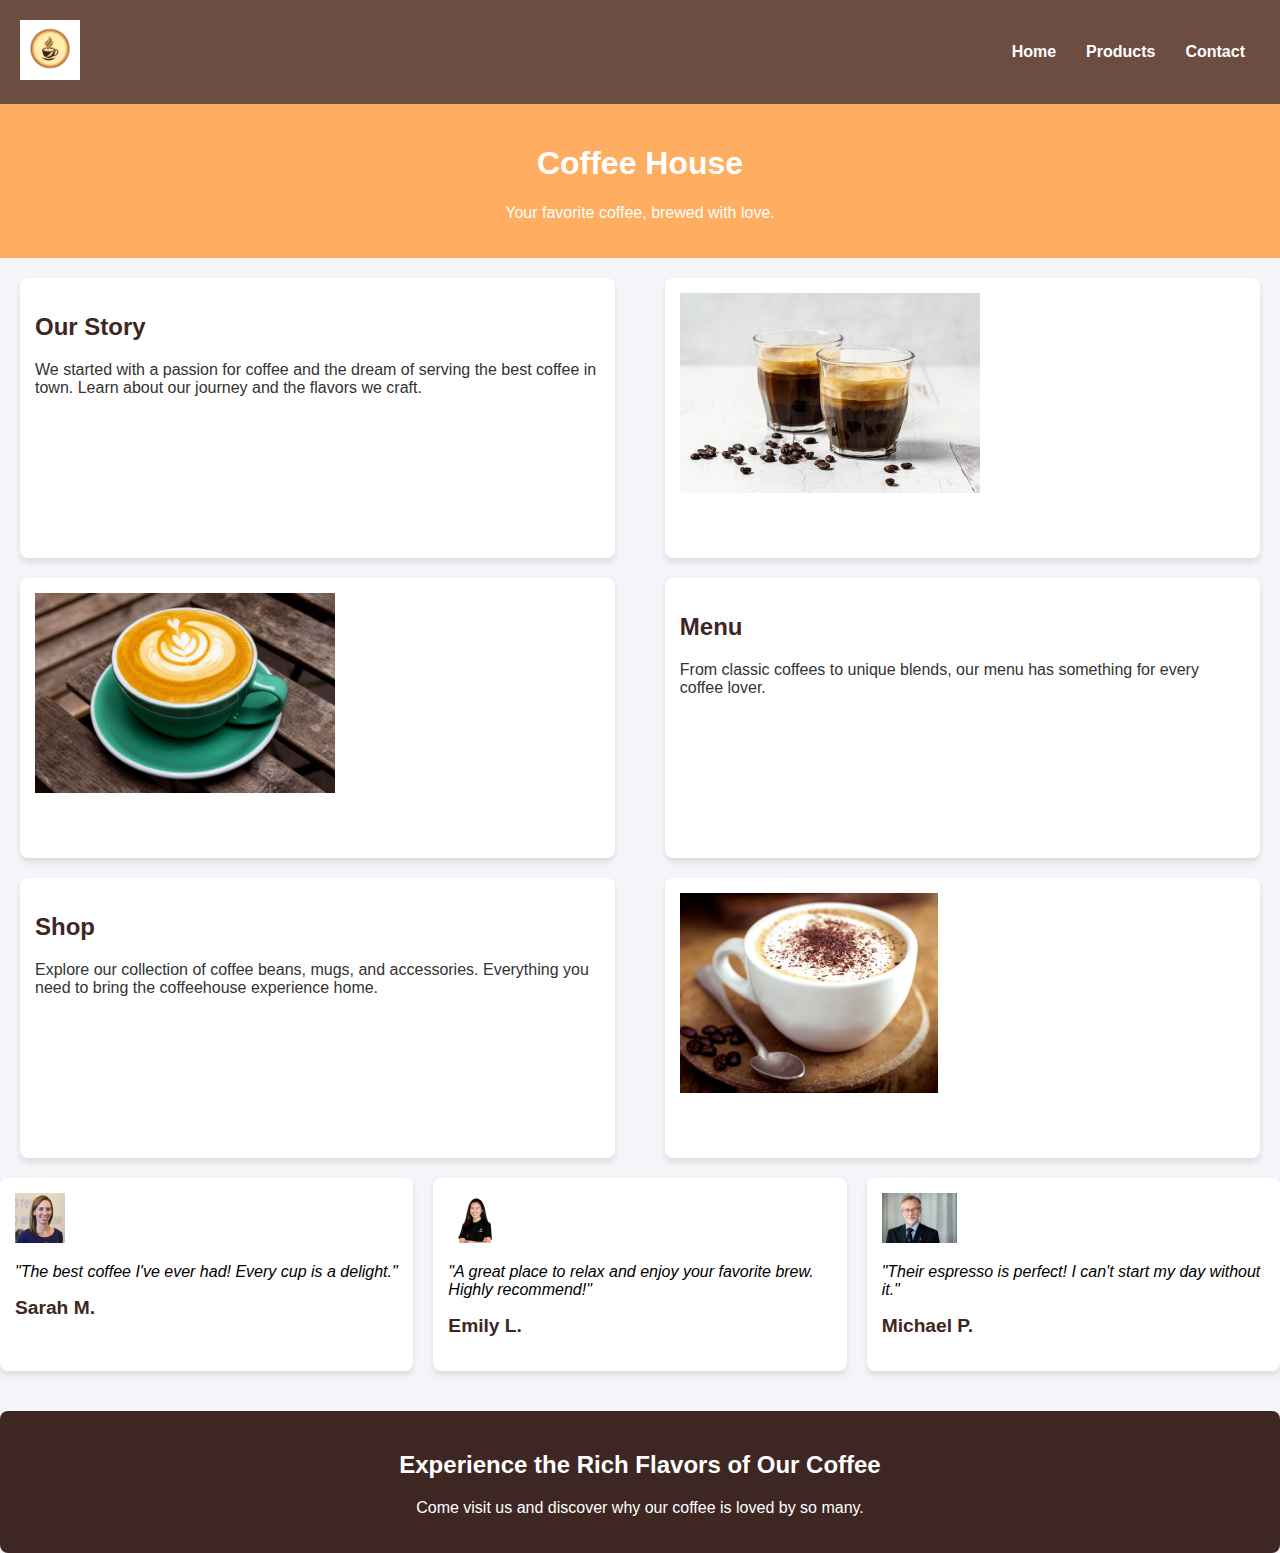
==== Activity3.html @ f8d9c761 "updated Activity3.html" ====
<!DOCTYPE html>
<html lang="en">
<head>
    <meta charset="UTF-8">
    <meta name="viewport" content="width=device-width, initial-scale=1.0">
    <title>Coffee Shop</title>
    <style>
        @media screen and (width <= 375px) {
            body{
                background-color: #A62C2C;
            }
        }
        @media screen and (width >= 376px) (width <= 744px) {
            body{
                background-color: #E83F25;
            }
        }
        @media screen and (width >= 745px) (width <= 1024px) {
            body{
                background-color: #EA7300;
            }
        }
        body {
            font-family: Arial, sans-serif;
            margin: 0;
            padding: 0;
            background-color: #f4f4f9;
        }
        header {
            background-color: #6d4c41;
            padding: 20px;
            color: black;
            display: flex;
            justify-content: space-between;
            align-items: center;
        }
        header .logo h1 {
            margin: 0;
        }
        .logo img{
            height: 60px;
        }
        header nav ul {
            list-style-type: none;
            display: flex;
        }
        header nav ul li {
            margin: 0 15px;
        }
        header nav ul li a {
            text-decoration: none;
            color: white;
            font-weight: bold;
        }
        .hero {
            background-color: #FFAD60;
            color: white;
            padding: 20px;
            text-align: center;
        }
        main {
            display: flex;
            flex-wrap: wrap;
            justify-content: space-between;
            padding: 20px;
        }
        .left, .right {
            display: flex;
            flex-direction: column;
            gap: 20px;
            width: 48%;
        }
        .section {
            background-color: #fff;
            padding: 15px;
            border-radius: 8px;
            box-shadow: 0 4px 6px rgba(0, 0, 0, 0.1);
            height:250px;
        }
        .section h2 {
            font-size: 1.5rem;
            color: #3e2723;
        }
        .section p {
            font-size: 1rem;
            color: #333;
        }
        .section img {
            height: 200px;
        }
        .testimonials {
            display: flex;
            gap: 20px;
        }
        .testimonial {
            background-color: #fff;
            padding: 15px;
            border-radius: 8px;
            box-shadow: 0 4px 6px rgba(0, 0, 0, 0.1);
            flex: 1;
        }
        .testimonial p {
            font-style: italic;
        }
        .testimonial h3 {
            margin-top: 10px;
            font-size: 1.2rem;
            color: #3e2723;
        }
        .testimonial img {
            height: 50px;
        }
        .subheading {
            background-color: #3e2723;
            color: white;
            padding: 20px;
            text-align: center;
            margin-top: 40px;
            border-radius: 8px;
        }
    </style>
</head>
<body>

    <header>
        <div class="logo">
            <img src="assets/images/CoffeeLogo.jfif">
        </div>
        <nav>
            <ul>
                <li><a href="#home">Home</a></li>
                <li><a href="#products">Products</a></li>
                <li><a href="#contact">Contact</a></li>
            </ul>
        </nav>
    </header>
    <section id="home">
        <div class="hero">
        <h1>Coffee House</h1>
        <p>Your favorite coffee, brewed with love.</p>
        </div>
    </section>

    <main>
        <div class="left">
            <div class="section">
                <h2>Our Story</h2>
                <p>We started with a passion for coffee and the dream of serving the best coffee in town. Learn about our journey and the flavors we craft.</p>
            </div>
            <div class="section">
                <img src="assets/images/Partners-Latte.jpg" alt="Coffee 2">
            </div>
            <div class="section">
                <h2>Shop</h2>
                <p>Explore our collection of coffee beans, mugs, and accessories. Everything you need to bring the coffeehouse experience home.</p>
            </div>
        </div>

        <div class="right">
            <div class="section">
                <img src="assets/images/espresso.jpg" alt="Coffee 1">
            </div>
            <div class="section">
                <h2>Menu</h2>
                <p>From classic coffees to unique blends, our menu has something for every coffee lover.</p>
            </div>
            <div class="section">
                <img src="assets/images/1.jpg" alt="Coffee 3">
            </div>
        </div>
    </main>

    <section class="testimonials">
        <div class="testimonial">
            <img src="assets/images/Sarah-M.jpg">
            <p>"The best coffee I've ever had! Every cup is a delight."</p>
            <h3>Sarah M.</h3>
        </div>
        <div class="testimonial">
            <img src="assets/images/1681142036826.jpg">
            <p>"A great place to relax and enjoy your favorite brew. Highly recommend!"</p>
            <h3>Emily L.</h3>
        </div>
        <div class="testimonial">
            <img src="assets/images/OIP3.jpg">
            <p>"Their espresso is perfect! I can't start my day without it."</p>
            <h3>Michael P.</h3>
        </div>
    </section>

    <section class="subheading">
        <h2>Experience the Rich Flavors of Our Coffee</h2>
        <p>Come visit us and discover why our coffee is loved by so many.</p>
    </section>

</body>
</html>
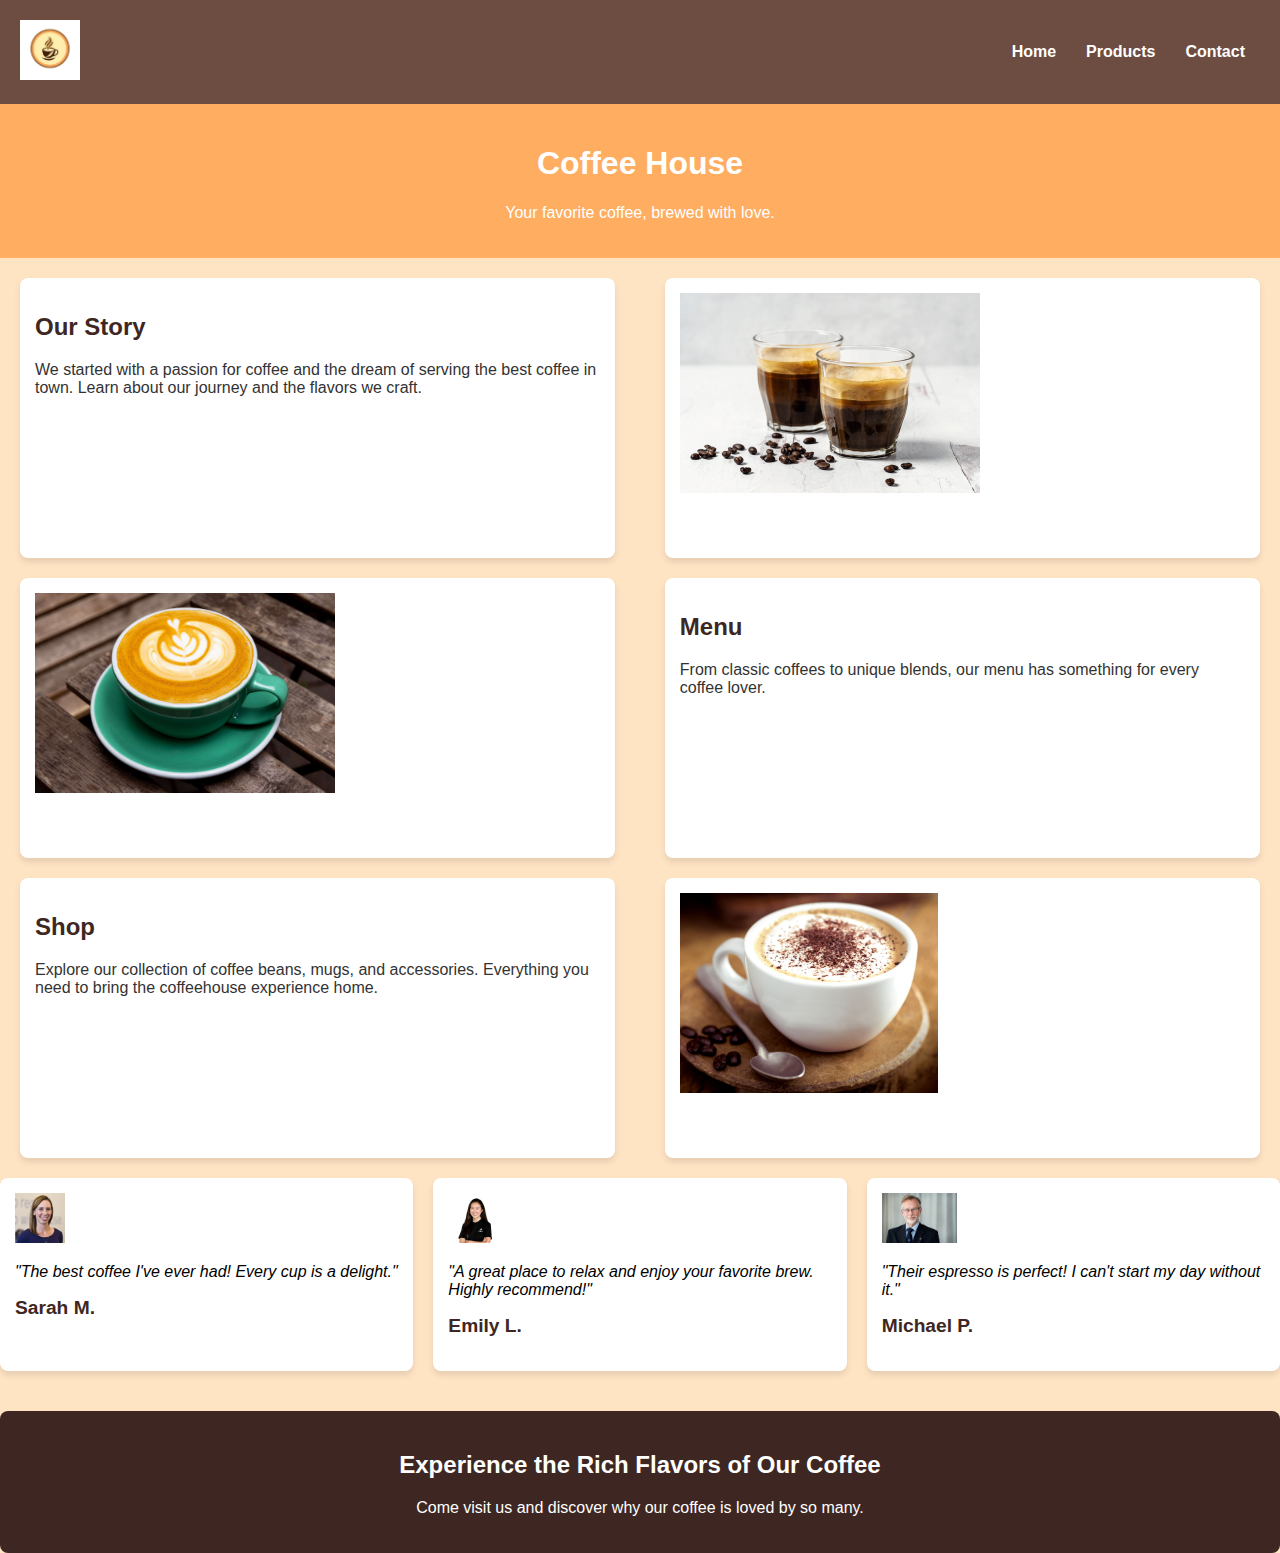
==== commit d2b25666: "Updated Activity3.html" ====
--- a/Activity3.html
+++ b/Activity3.html
@@ -5,17 +5,17 @@
     <meta name="viewport" content="width=device-width, initial-scale=1.0">
     <title>Coffee Shop</title>
     <style>
-        @media screen and (width <= 375px) {
+        @media screen and (width <= 480px) {
             body{
                 background-color: #A62C2C;
             }
         }
-        @media screen and (width >= 376px) (width <= 744px) {
+        @media screen and (width >= 481px) (width <= 768px) {
             body{
                 background-color: #E83F25;
             }
         }
-        @media screen and (width >= 745px) (width <= 1024px) {
+        @media screen and (width >= 768px) (width <= 1824px) {
             body{
                 background-color: #EA7300;
             }
@@ -24,7 +24,7 @@
             font-family: Arial, sans-serif;
             margin: 0;
             padding: 0;
-            background-color: #f4f4f9;
+            background-color: bisque;
         }
         header {
             background-color: #6d4c41;
@@ -109,6 +109,7 @@
         }
         .testimonial img {
             height: 50px;
+            justify-content: center;
         }
         .subheading {
             background-color: #3e2723;
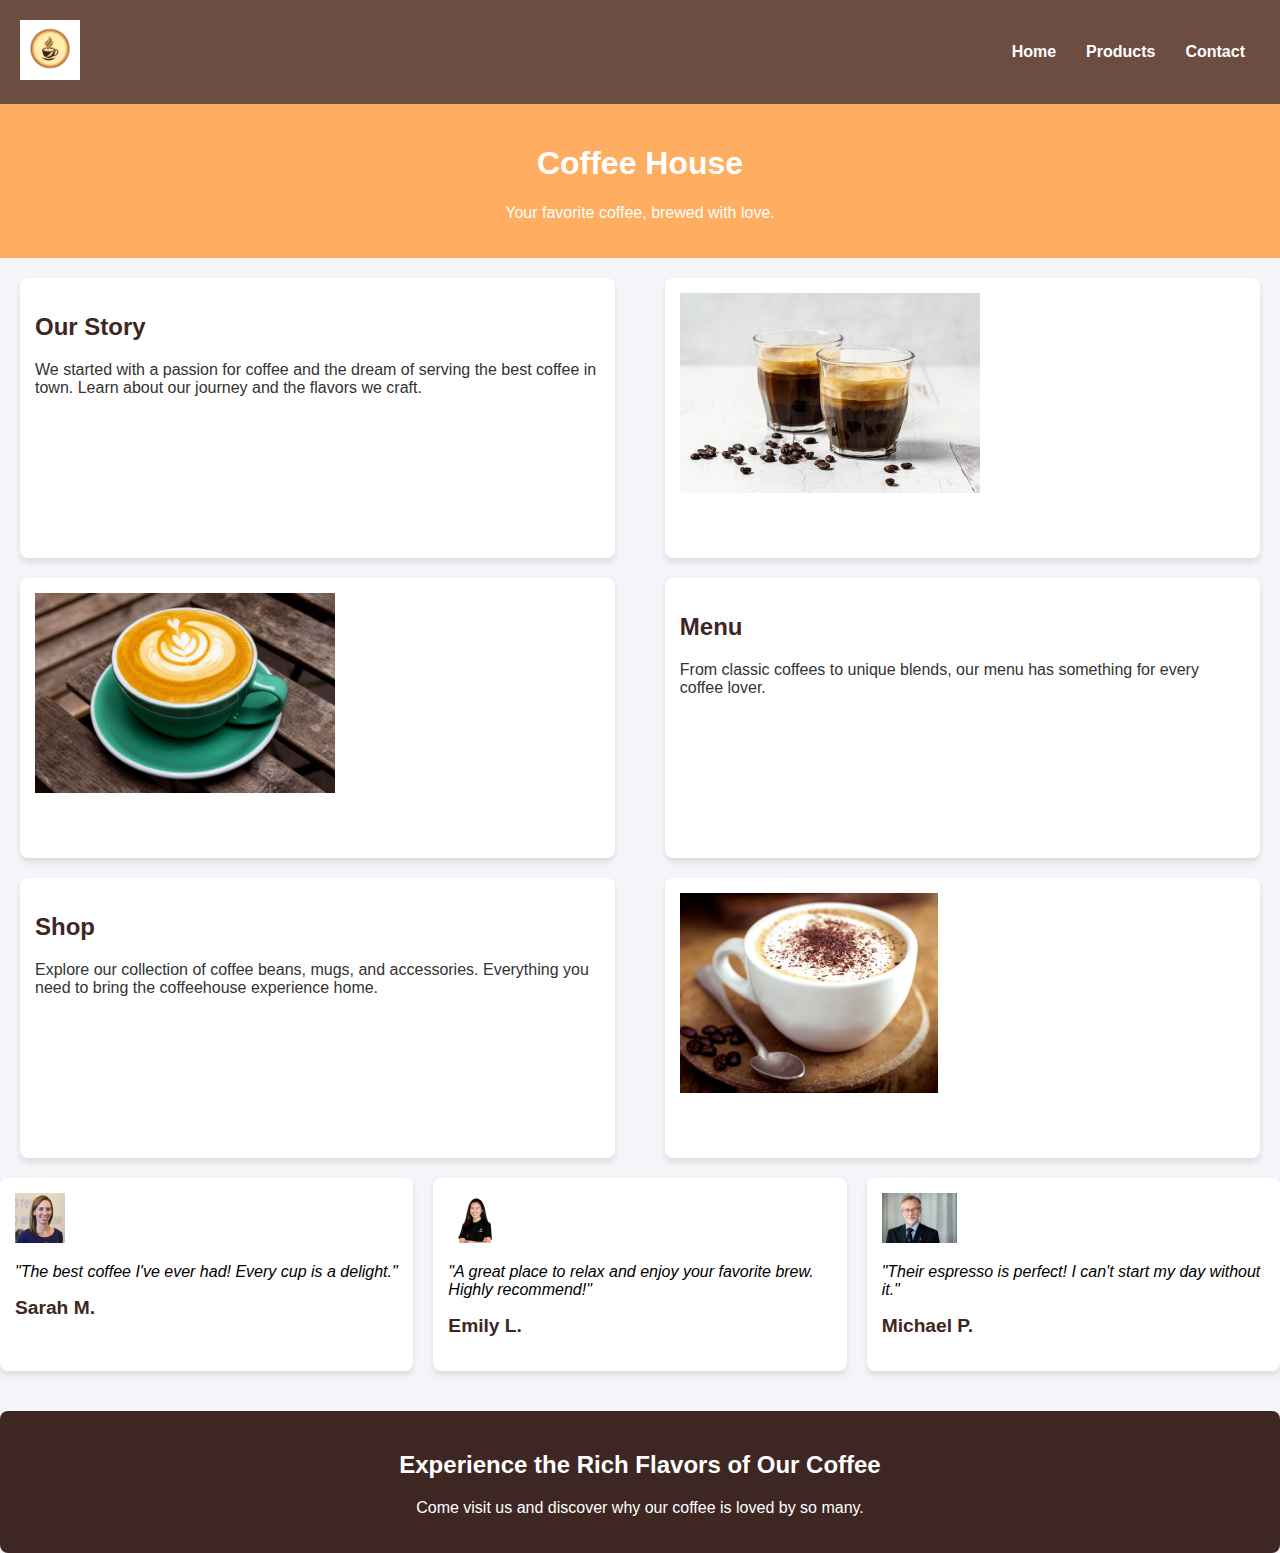
==== commit 4596655e: "Updated Activity3.html" ====
--- a/Activity3.html
+++ b/Activity3.html
@@ -5,7 +5,7 @@
     <meta name="viewport" content="width=device-width, initial-scale=1.0">
     <title>Coffee Shop</title>
     <style>
-        @media screen and (width <= 480px) {
+         @media screen and (width <= 480px) {
             body{
                 background-color: #A62C2C;
             }
@@ -24,7 +24,7 @@
             font-family: Arial, sans-serif;
             margin: 0;
             padding: 0;
-            background-color: bisque;
+            background-color: #f4f4f9;
         }
         header {
             background-color: #6d4c41;
@@ -86,7 +86,7 @@
             color: #333;
         }
         .section img {
-            height: 200px;
+            height:200px;
         }
         .testimonials {
             display: flex;
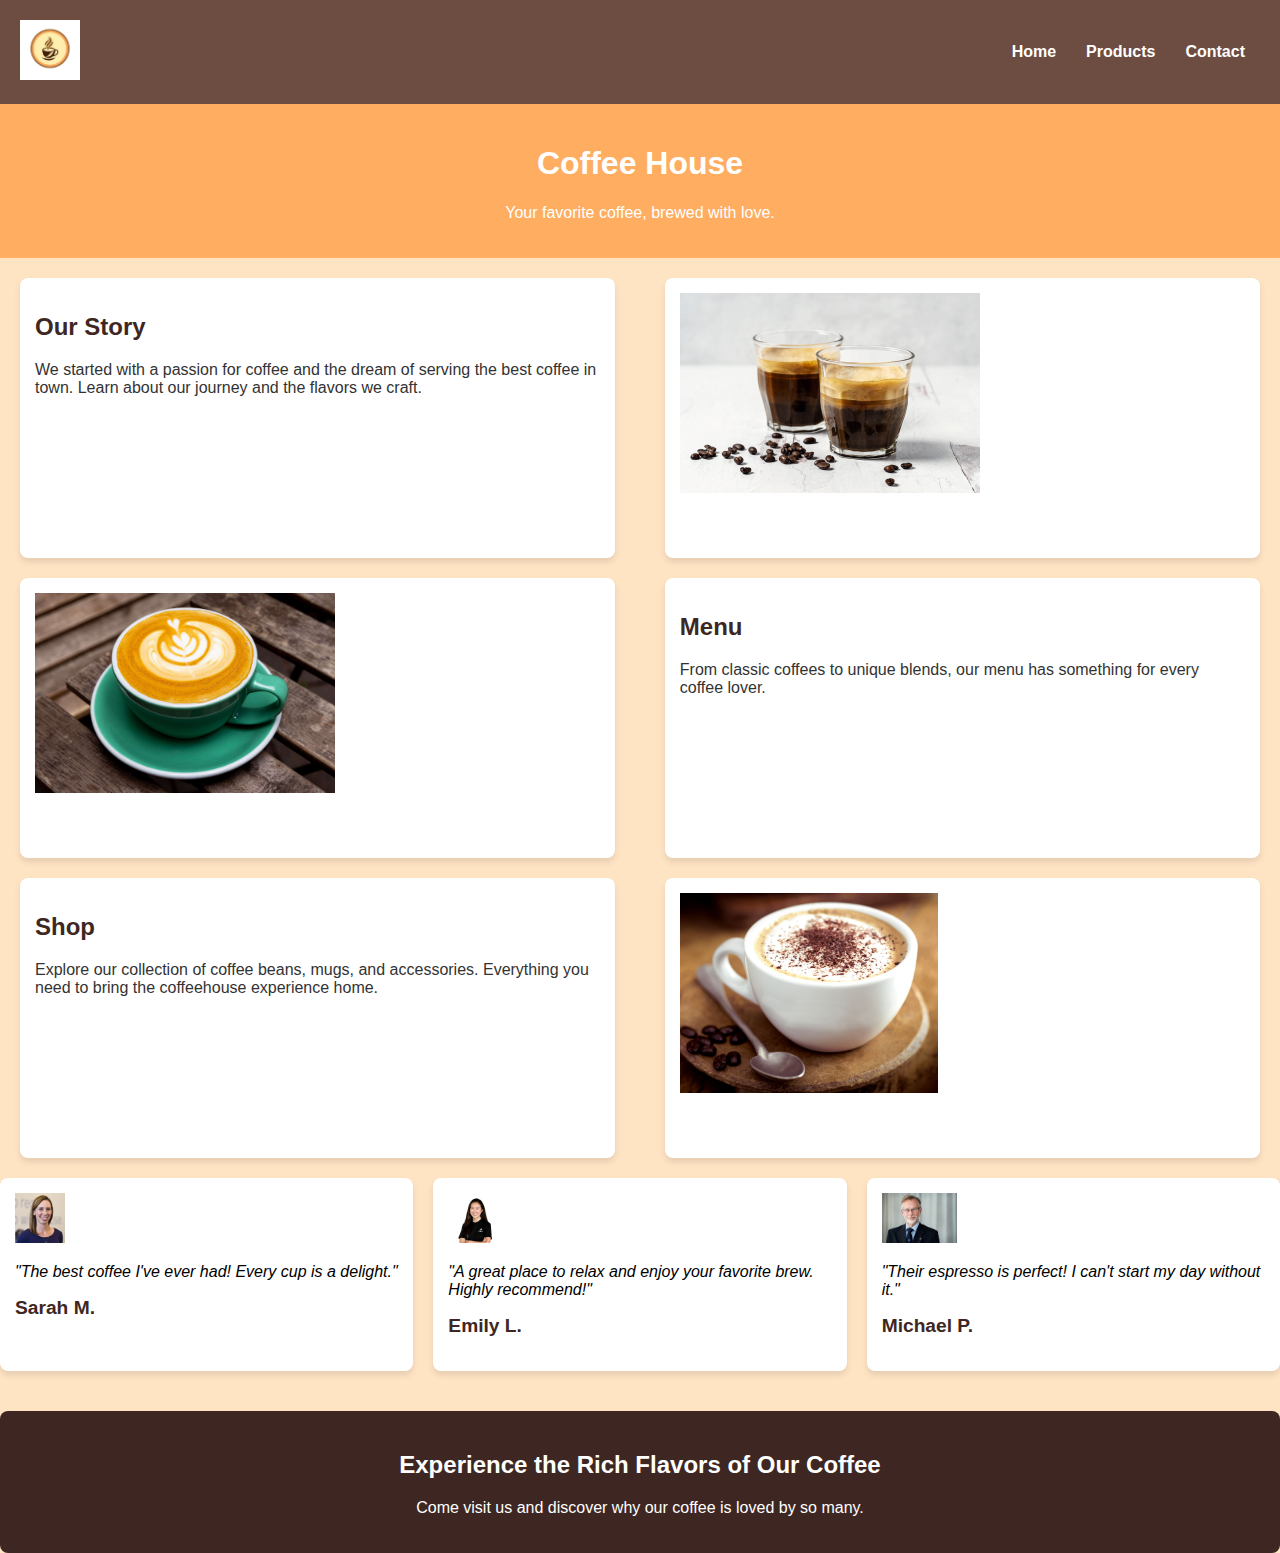
==== commit 68dce7e6: "Updated Activity3.html" ====
--- a/Activity3.html
+++ b/Activity3.html
@@ -5,26 +5,31 @@
     <meta name="viewport" content="width=device-width, initial-scale=1.0">
     <title>Coffee Shop</title>
     <style>
-         @media screen and (width <= 480px) {
-            body{
-                background-color: #A62C2C;
-            }
-        }
-        @media screen and (width >= 481px) (width <= 768px) {
-            body{
-                background-color: #E83F25;
-            }
-        }
-        @media screen and (width >= 768px) (width <= 1824px) {
-            body{
-                background-color: #EA7300;
+        @media screen and (width <= 375px) {
+            body{
+                background-color: #FFCDB2;
+            }
+        }
+        @media screen and (width >= 375px) (width <= 744px) {
+            body{
+                background-color: #FFB4A2;
+            }
+        }
+        @media screen and (width >= 744px) (width <= 1024px) {
+            body{
+                background-color: #E5989B;
+            }
+        }
+        @media screen and (width >= 1024px) (width <= 1440px) {
+            body{
+                background-color: #B5828C;
             }
         }
         body {
             font-family: Arial, sans-serif;
             margin: 0;
             padding: 0;
-            background-color: #f4f4f9;
+            background-color: bisque;
         }
         header {
             background-color: #6d4c41;
@@ -86,7 +91,7 @@
             color: #333;
         }
         .section img {
-            height:200px;
+            height: 200px;
         }
         .testimonials {
             display: flex;
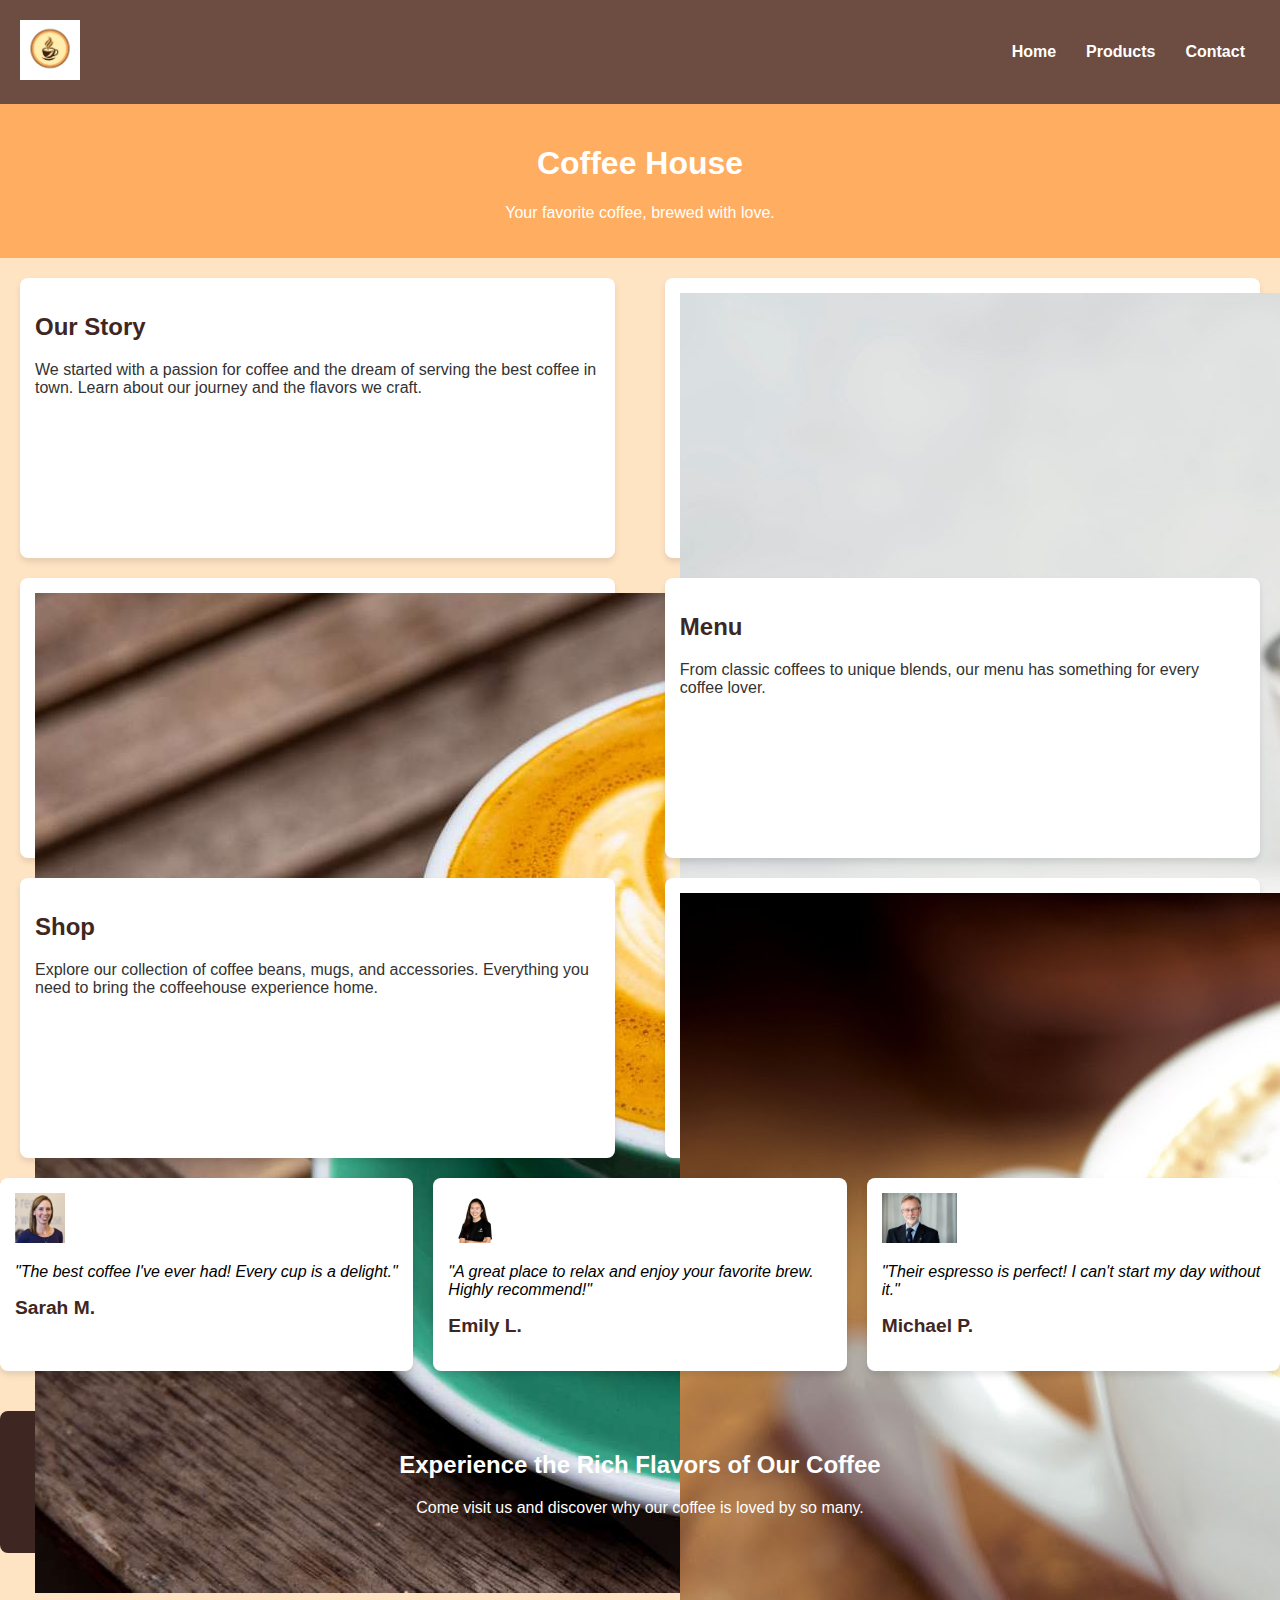
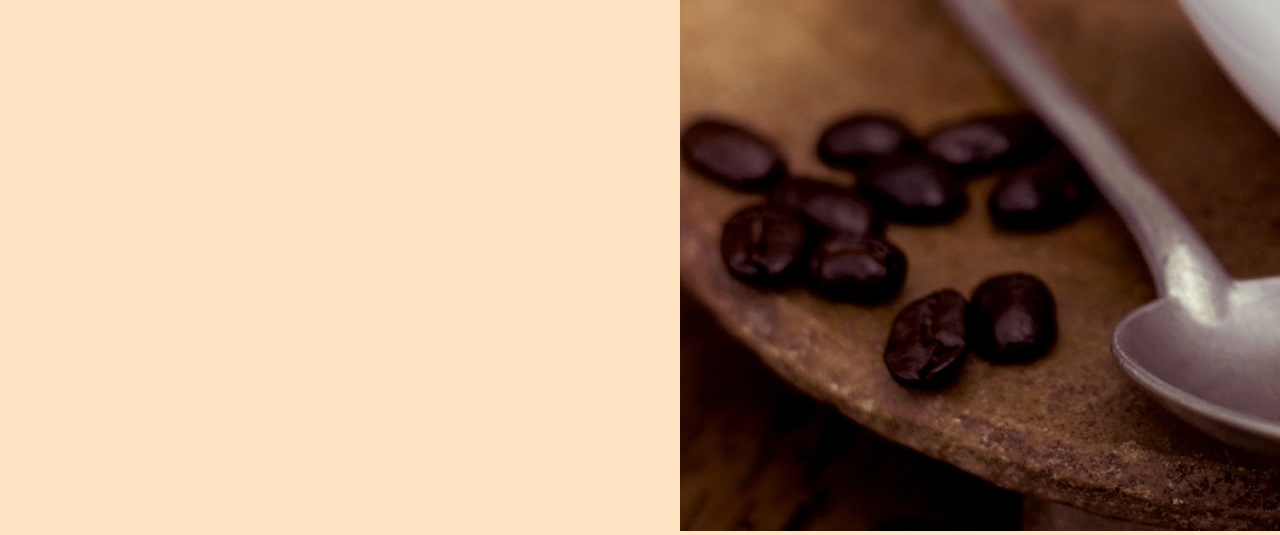
==== commit 0612dc10: "Merge branch 'main' of https://github.com/Vea-Capistrano/blue-phenix-webproject" ====
--- a/Activity3.html
+++ b/Activity3.html
@@ -5,26 +5,6 @@
     <meta name="viewport" content="width=device-width, initial-scale=1.0">
     <title>Coffee Shop</title>
     <style>
-        @media screen and (width <= 375px) {
-            body{
-                background-color: #FFCDB2;
-            }
-        }
-        @media screen and (width >= 375px) (width <= 744px) {
-            body{
-                background-color: #FFB4A2;
-            }
-        }
-        @media screen and (width >= 744px) (width <= 1024px) {
-            body{
-                background-color: #E5989B;
-            }
-        }
-        @media screen and (width >= 1024px) (width <= 1440px) {
-            body{
-                background-color: #B5828C;
-            }
-        }
         body {
             font-family: Arial, sans-serif;
             margin: 0;
@@ -89,9 +69,6 @@
         .section p {
             font-size: 1rem;
             color: #333;
-        }
-        .section img {
-            height: 200px;
         }
         .testimonials {
             display: flex;
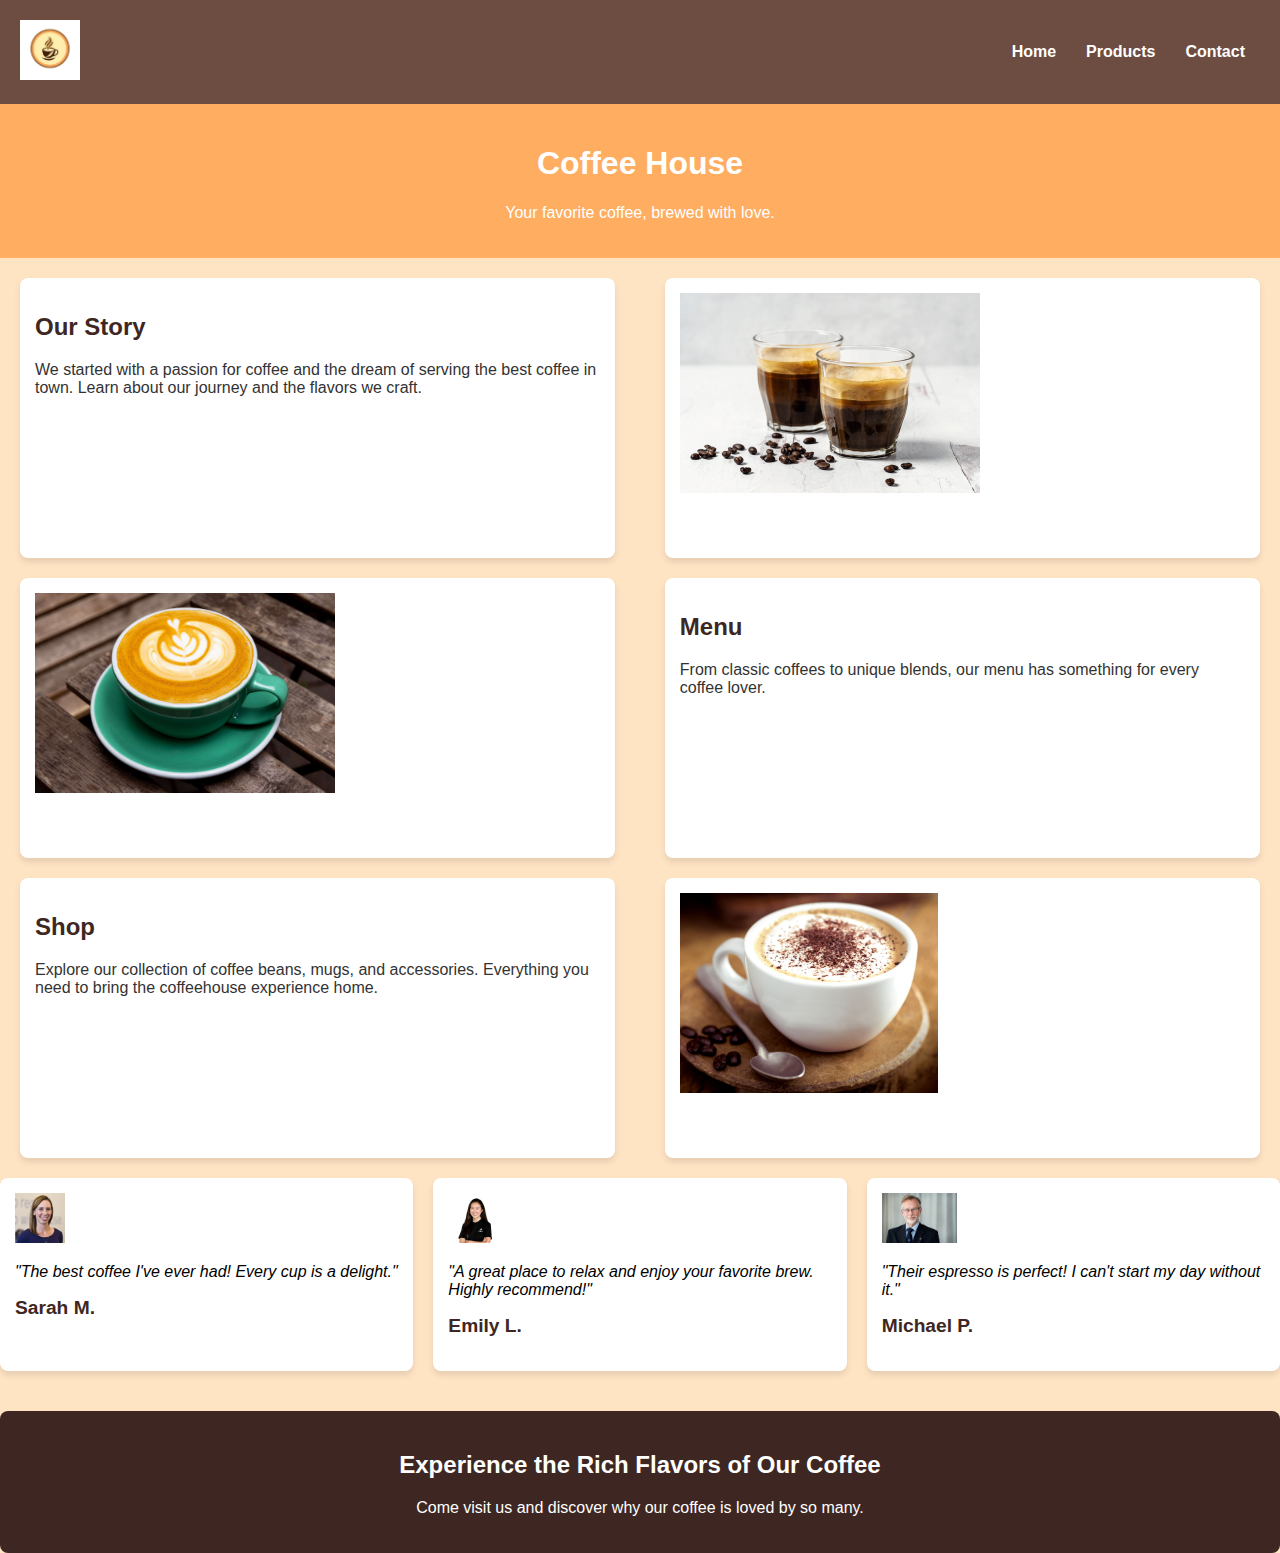
==== commit 95cb444e: "Updated Activity3.html" ====
--- a/Activity3.html
+++ b/Activity3.html
@@ -5,6 +5,26 @@
     <meta name="viewport" content="width=device-width, initial-scale=1.0">
     <title>Coffee Shop</title>
     <style>
+        @media screen and (width <= 375px) {
+            body{
+                background-color: #EBE8DB;
+            }
+        }
+        @media screen and (width >= 375px) (width <= 744px) {
+            body{
+                background-color: #D76C82;
+            }
+        }
+        @media screen and (width >= 744px) (width <= 1024px) {
+            body{
+                background-color: #B03052;
+            }
+        }
+        @media screen and (width >= 1024px) (width <= 1440px) {
+            body{
+                background-color: #3D0301;
+            }
+        }
         body {
             font-family: Arial, sans-serif;
             margin: 0;
@@ -70,6 +90,9 @@
             font-size: 1rem;
             color: #333;
         }
+        .section img {
+            height:200px
+        }
         .testimonials {
             display: flex;
             gap: 20px;
@@ -91,7 +114,6 @@
         }
         .testimonial img {
             height: 50px;
-            justify-content: center;
         }
         .subheading {
             background-color: #3e2723;
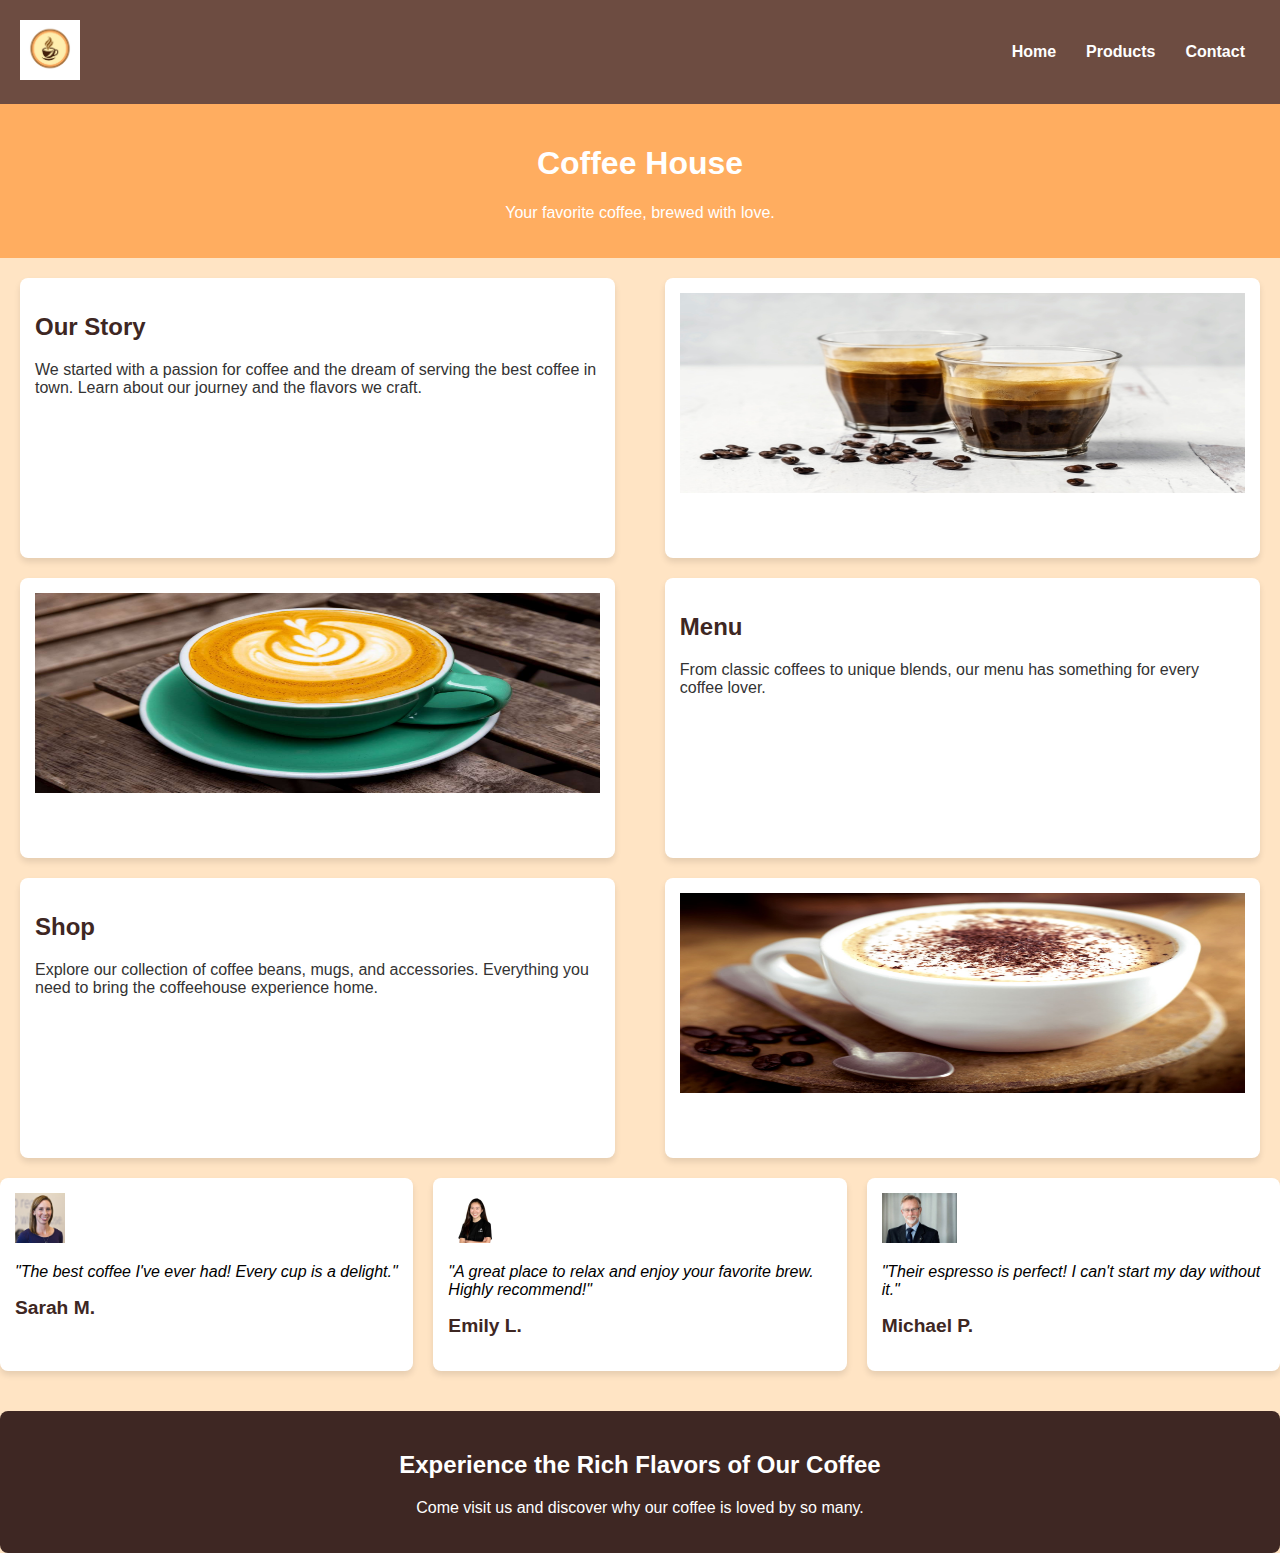
==== commit 90ad0c86: "updated activity3.html" ====
--- a/Activity3.html
+++ b/Activity3.html
@@ -1,36 +1,45 @@
 <!DOCTYPE html>
 <html lang="en">
+
 <head>
     <meta charset="UTF-8">
     <meta name="viewport" content="width=device-width, initial-scale=1.0">
     <title>Coffee Shop</title>
     <style>
-        @media screen and (width <= 375px) {
-            body{
-                background-color: #EBE8DB;
-            }
-        }
-        @media screen and (width >= 375px) (width <= 744px) {
-            body{
+        @media screen and (width <=375px) {
+            body {
+                background-color: black;
+
+            }
+        }
+
+        @media screen and (width >=375px) (width <=744px) {
+            body {
                 background-color: #D76C82;
             }
-        }
-        @media screen and (width >= 744px) (width <= 1024px) {
-            body{
+
+
+        }
+
+        @media screen and (width >=744px) (width <=1024px) {
+            body {
                 background-color: #B03052;
             }
         }
-        @media screen and (width >= 1024px) (width <= 1440px) {
-            body{
+
+        @media screen and (width >=1024px) (width <=1440px) {
+            body {
                 background-color: #3D0301;
             }
         }
+
         body {
             font-family: Arial, sans-serif;
             margin: 0;
             padding: 0;
             background-color: bisque;
         }
+
         header {
             background-color: #6d4c41;
             padding: 20px;
@@ -39,64 +48,81 @@
             justify-content: space-between;
             align-items: center;
         }
+
         header .logo h1 {
             margin: 0;
         }
-        .logo img{
+
+        .logo img {
             height: 60px;
         }
+
         header nav ul {
             list-style-type: none;
             display: flex;
         }
+
         header nav ul li {
             margin: 0 15px;
         }
+
         header nav ul li a {
             text-decoration: none;
             color: white;
             font-weight: bold;
         }
+
         .hero {
             background-color: #FFAD60;
             color: white;
             padding: 20px;
             text-align: center;
         }
+
         main {
             display: flex;
             flex-wrap: wrap;
             justify-content: space-between;
             padding: 20px;
         }
-        .left, .right {
+
+        .left,
+        .right {
             display: flex;
             flex-direction: column;
             gap: 20px;
             width: 48%;
         }
+
         .section {
             background-color: #fff;
             padding: 15px;
             border-radius: 8px;
             box-shadow: 0 4px 6px rgba(0, 0, 0, 0.1);
-            height:250px;
-        }
+            height: 250px;
+        }
+
         .section h2 {
             font-size: 1.5rem;
             color: #3e2723;
         }
+
         .section p {
             font-size: 1rem;
             color: #333;
         }
+
         .section img {
-            height:200px
-        }
+            height: 200px;
+            width: 100%;
+        
+        }
+
         .testimonials {
             display: flex;
             gap: 20px;
         }
+
         .testimonial {
             background-color: #fff;
             padding: 15px;
@@ -104,17 +130,21 @@
             box-shadow: 0 4px 6px rgba(0, 0, 0, 0.1);
             flex: 1;
         }
+
         .testimonial p {
             font-style: italic;
         }
+
         .testimonial h3 {
             margin-top: 10px;
             font-size: 1.2rem;
             color: #3e2723;
         }
+
         .testimonial img {
             height: 50px;
         }
+
         .subheading {
             background-color: #3e2723;
             color: white;
@@ -125,6 +155,7 @@
         }
     </style>
 </head>
+
 <body>
 
     <header>
@@ -139,10 +170,10 @@
             </ul>
         </nav>
     </header>
-    <section id="home">
+    <section>
         <div class="hero">
-        <h1>Coffee House</h1>
-        <p>Your favorite coffee, brewed with love.</p>
+            <h1>Coffee House</h1>
+            <p>Your favorite coffee, brewed with love.</p>
         </div>
     </section>
 
@@ -150,14 +181,16 @@
         <div class="left">
             <div class="section">
                 <h2>Our Story</h2>
-                <p>We started with a passion for coffee and the dream of serving the best coffee in town. Learn about our journey and the flavors we craft.</p>
+                <p>We started with a passion for coffee and the dream of serving the best coffee in town. Learn about
+                    our journey and the flavors we craft.</p>
             </div>
             <div class="section">
                 <img src="assets/images/Partners-Latte.jpg" alt="Coffee 2">
             </div>
             <div class="section">
                 <h2>Shop</h2>
-                <p>Explore our collection of coffee beans, mugs, and accessories. Everything you need to bring the coffeehouse experience home.</p>
+                <p>Explore our collection of coffee beans, mugs, and accessories. Everything you need to bring the
+                    coffeehouse experience home.</p>
             </div>
         </div>
 
@@ -199,4 +232,5 @@
     </section>
 
 </body>
+
 </html>